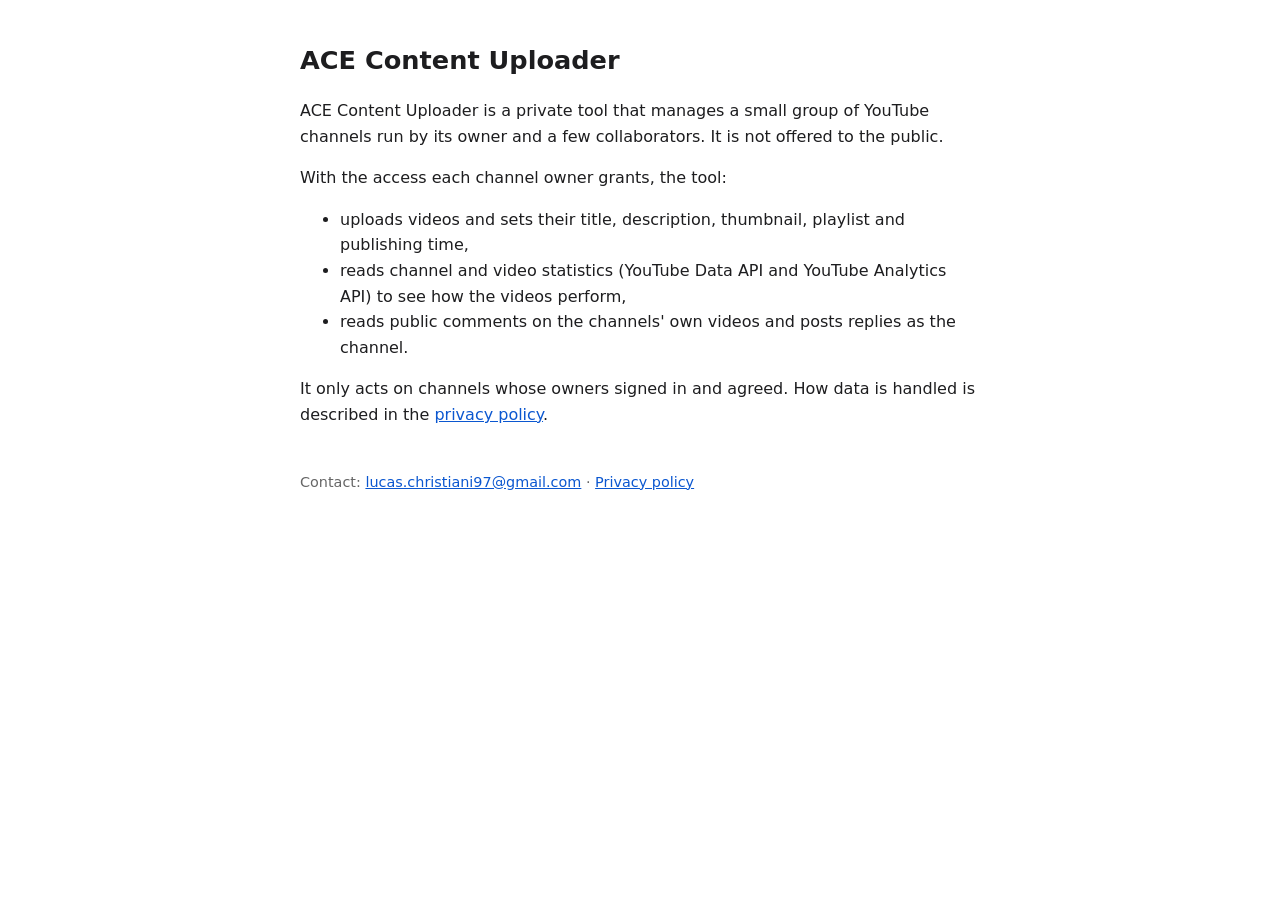
==== index.html @ 405333c1 "Startseite und Datenschutzerklärung für ACE Content Uploader" ====
<!doctype html>
<html lang="en"><head><meta charset="utf-8"><meta name="viewport" content="width=device-width,initial-scale=1">
<title>ACE Content Uploader</title><link rel="stylesheet" href="style.css"></head>
<body>
<h1>ACE Content Uploader</h1>
<p>ACE Content Uploader is a private tool that manages a small group of YouTube channels run by its owner and a few collaborators. It is not offered to the public.</p>
<p>With the access each channel owner grants, the tool:</p>
<ul>
<li>uploads videos and sets their title, description, thumbnail, playlist and publishing time,</li>
<li>reads channel and video statistics (YouTube Data API and YouTube Analytics API) to see how the videos perform,</li>
<li>reads public comments on the channels' own videos and posts replies as the channel.</li>
</ul>
<p>It only acts on channels whose owners signed in and agreed. How data is handled is described in the <a href="privacy.html">privacy policy</a>.</p>
<footer>Contact: <a href="mailto:lucas.christiani97@gmail.com">lucas.christiani97@gmail.com</a> · <a href="privacy.html">Privacy policy</a></footer>
</body></html>
---- style.css ----
body{font:16px/1.6 -apple-system,system-ui,sans-serif;max-width:680px;margin:40px auto;padding:0 16px;color:#1d1d1f;background:#fff}
h1{font-size:1.6em}h2{font-size:1.15em;margin-top:1.8em}a{color:#0b57d0}footer{margin-top:3em;font-size:.9em;color:#666}
@media (prefers-color-scheme:dark){body{color:#e8e8ea;background:#141416}a{color:#8ab4f8}footer{color:#999}}
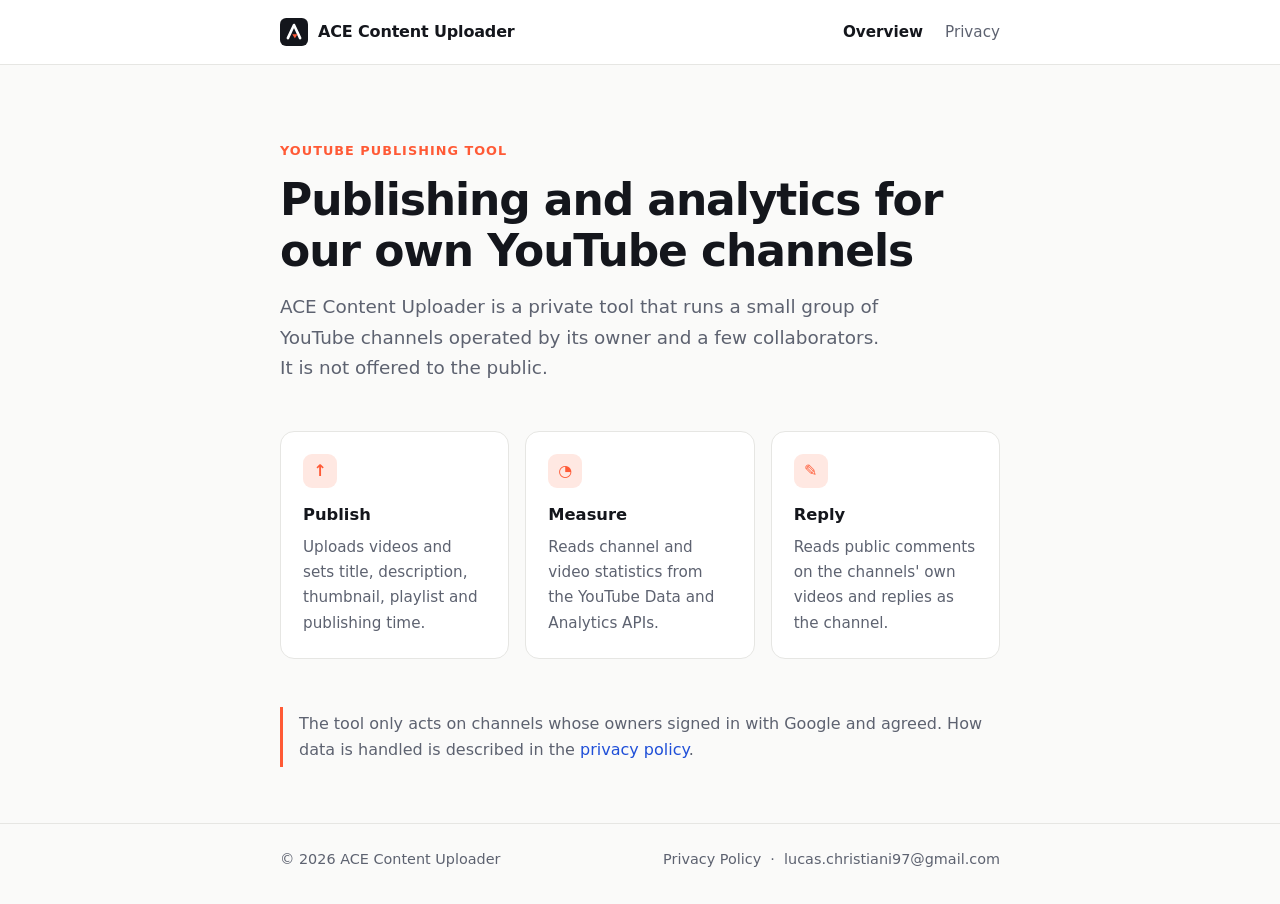
==== commit fa5732fc: "Seiten gestaltet: Kopfzeile mit Marke, Favicon, Karten, Fußzeile" ====
--- a/index.html
+++ b/index.html
@@ -1,15 +1,20 @@
 <!doctype html>
-<html lang="en"><head><meta charset="utf-8"><meta name="viewport" content="width=device-width,initial-scale=1">
-<title>ACE Content Uploader</title><link rel="stylesheet" href="style.css"></head>
+<html lang="en"><head><meta charset="utf-8"><meta name="viewport" content="width=device-width,initial-scale=1"><link rel="icon" href="favicon.svg" type="image/svg+xml"><link rel="stylesheet" href="style.css">
+<title>ACE Content Uploader</title><meta name="description" content="Private publishing and analytics tool for a small group of YouTube channels."></head>
 <body>
-<h1>ACE Content Uploader</h1>
-<p>ACE Content Uploader is a private tool that manages a small group of YouTube channels run by its owner and a few collaborators. It is not offered to the public.</p>
-<p>With the access each channel owner grants, the tool:</p>
-<ul>
-<li>uploads videos and sets their title, description, thumbnail, playlist and publishing time,</li>
-<li>reads channel and video statistics (YouTube Data API and YouTube Analytics API) to see how the videos perform,</li>
-<li>reads public comments on the channels' own videos and posts replies as the channel.</li>
-</ul>
-<p>It only acts on channels whose owners signed in and agreed. How data is handled is described in the <a href="privacy.html">privacy policy</a>.</p>
-<footer>Contact: <a href="mailto:lucas.christiani97@gmail.com">lucas.christiani97@gmail.com</a> · <a href="privacy.html">Privacy policy</a></footer>
+<header><div class="wrap"><a class="brand" href="index.html"><img src="favicon.svg" alt="">ACE Content Uploader</a><nav><a href="index.html" aria-current="page">Overview</a><a href="privacy.html">Privacy</a></nav></div></header>
+<main class="wrap">
+<section class="hero">
+<span class="eyebrow">YouTube publishing tool</span>
+<h1>Publishing and analytics for our own YouTube channels</h1>
+<p class="lead">ACE Content Uploader is a private tool that runs a small group of YouTube channels operated by its owner and a few collaborators. It is not offered to the public.</p>
+</section>
+<section class="grid">
+<div class="card"><div class="ico">↑</div><h3>Publish</h3><p>Uploads videos and sets title, description, thumbnail, playlist and publishing time.</p></div>
+<div class="card"><div class="ico">◔</div><h3>Measure</h3><p>Reads channel and video statistics from the YouTube Data and Analytics APIs.</p></div>
+<div class="card"><div class="ico">✎</div><h3>Reply</h3><p>Reads public comments on the channels' own videos and replies as the channel.</p></div>
+</section>
+<p class="note">The tool only acts on channels whose owners signed in with Google and agreed. How data is handled is described in the <a href="privacy.html">privacy policy</a>.</p>
+</main>
+<footer><div class="wrap"><span>© 2026 ACE Content Uploader</span><span><a href="privacy.html">Privacy Policy</a> &nbsp;·&nbsp; <a href="mailto:lucas.christiani97@gmail.com">lucas.christiani97@gmail.com</a></span></div></footer>
 </body></html>
--- a/style.css
+++ b/style.css
@@ -1,3 +1,28 @@
-body{font:16px/1.6 -apple-system,system-ui,sans-serif;max-width:680px;margin:40px auto;padding:0 16px;color:#1d1d1f;background:#fff}
-h1{font-size:1.6em}h2{font-size:1.15em;margin-top:1.8em}a{color:#0b57d0}footer{margin-top:3em;font-size:.9em;color:#666}
-@media (prefers-color-scheme:dark){body{color:#e8e8ea;background:#141416}a{color:#8ab4f8}footer{color:#999}}
+:root{--bg:#fafaf9;--card:#fff;--ink:#14161c;--muted:#5d6270;--line:#e6e6e3;--accent:#ff5a36;--link:#1f4fd8}
+@media (prefers-color-scheme:dark){:root{--bg:#0f1115;--card:#171a20;--ink:#eceef2;--muted:#9aa0ab;--line:#262a33;--link:#8fb0ff}}
+*{box-sizing:border-box}
+body{margin:0;background:var(--bg);color:var(--ink);font:16px/1.65 Inter,-apple-system,BlinkMacSystemFont,"Segoe UI",system-ui,sans-serif;-webkit-font-smoothing:antialiased}
+a{color:var(--link);text-decoration:none}a:hover{text-decoration:underline}
+.wrap{max-width:760px;margin:0 auto;padding:0 20px}
+header{border-bottom:1px solid var(--line);background:var(--card)}
+header .wrap{display:flex;align-items:center;justify-content:space-between;height:64px}
+.brand{display:flex;align-items:center;gap:10px;color:var(--ink);font-weight:700;letter-spacing:-.01em}
+.brand:hover{text-decoration:none}.brand img{width:28px;height:28px}
+nav a{color:var(--muted);font-size:.95em;margin-left:22px}nav a[aria-current]{color:var(--ink);font-weight:600}
+.hero{padding:72px 0 40px}
+.eyebrow{display:inline-block;font-size:.8em;font-weight:600;letter-spacing:.08em;text-transform:uppercase;color:var(--accent);margin-bottom:14px}
+h1{font-size:clamp(2em,5vw,2.75em);line-height:1.15;letter-spacing:-.025em;margin:0 0 16px}
+.lead{font-size:1.15em;color:var(--muted);max-width:600px;margin:0}
+.grid{display:grid;grid-template-columns:repeat(auto-fit,minmax(210px,1fr));gap:16px;margin:8px 0 48px}
+.card{background:var(--card);border:1px solid var(--line);border-radius:14px;padding:22px}
+.card h3{margin:0 0 6px;font-size:1.02em}.card p{margin:0;color:var(--muted);font-size:.95em}
+.card .ico{width:34px;height:34px;border-radius:9px;background:color-mix(in srgb,var(--accent) 14%,transparent);display:grid;place-items:center;margin-bottom:14px;color:var(--accent);font-weight:700}
+.note{border-left:3px solid var(--accent);padding:4px 0 4px 16px;color:var(--muted);margin:0 0 56px}
+article{padding:56px 0 40px}
+article h1{font-size:2.2em}
+.meta{color:var(--muted);margin:0 0 36px}
+article h2{font-size:1.15em;margin:40px 0 10px;letter-spacing:-.01em}
+article ul{padding-left:20px}article li{margin:6px 0}
+footer{border-top:1px solid var(--line);color:var(--muted);font-size:.9em}
+footer .wrap{display:flex;flex-wrap:wrap;gap:8px 22px;justify-content:space-between;padding-top:24px;padding-bottom:32px}
+footer a{color:var(--muted)}
